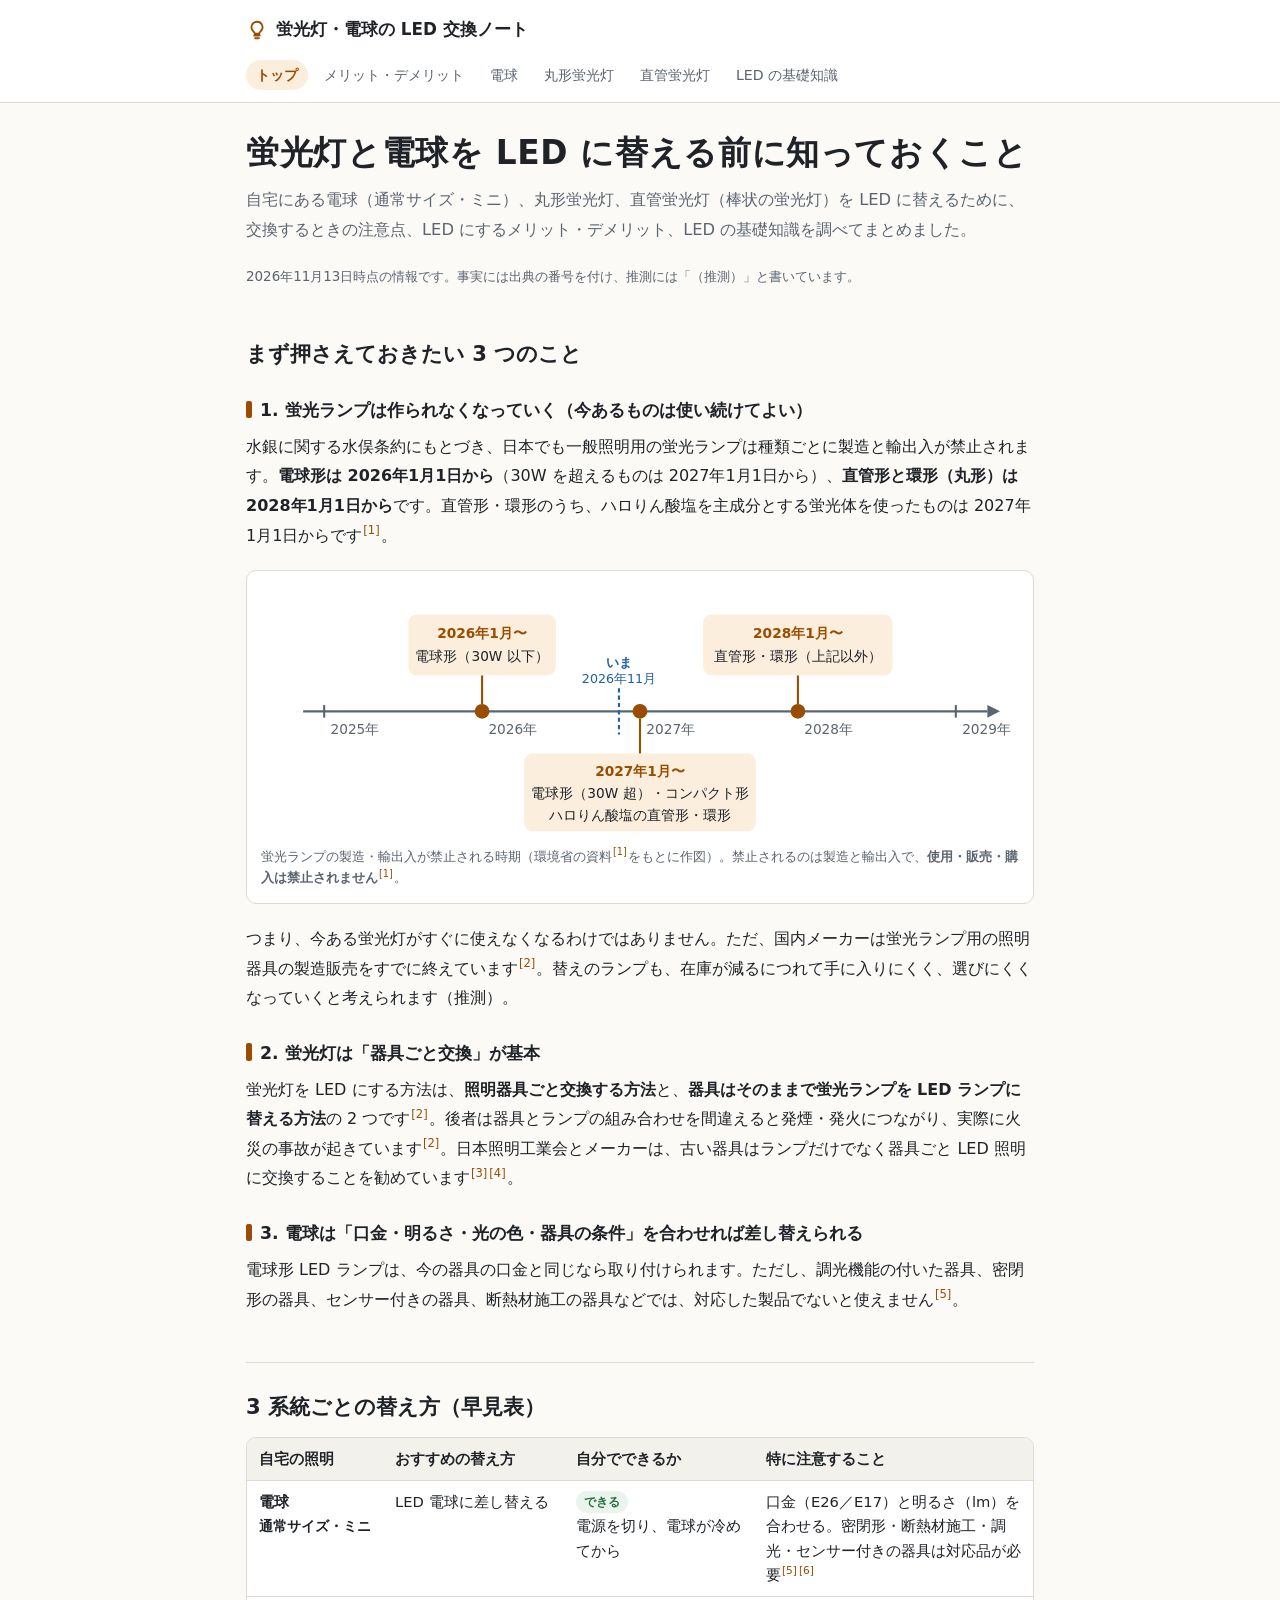
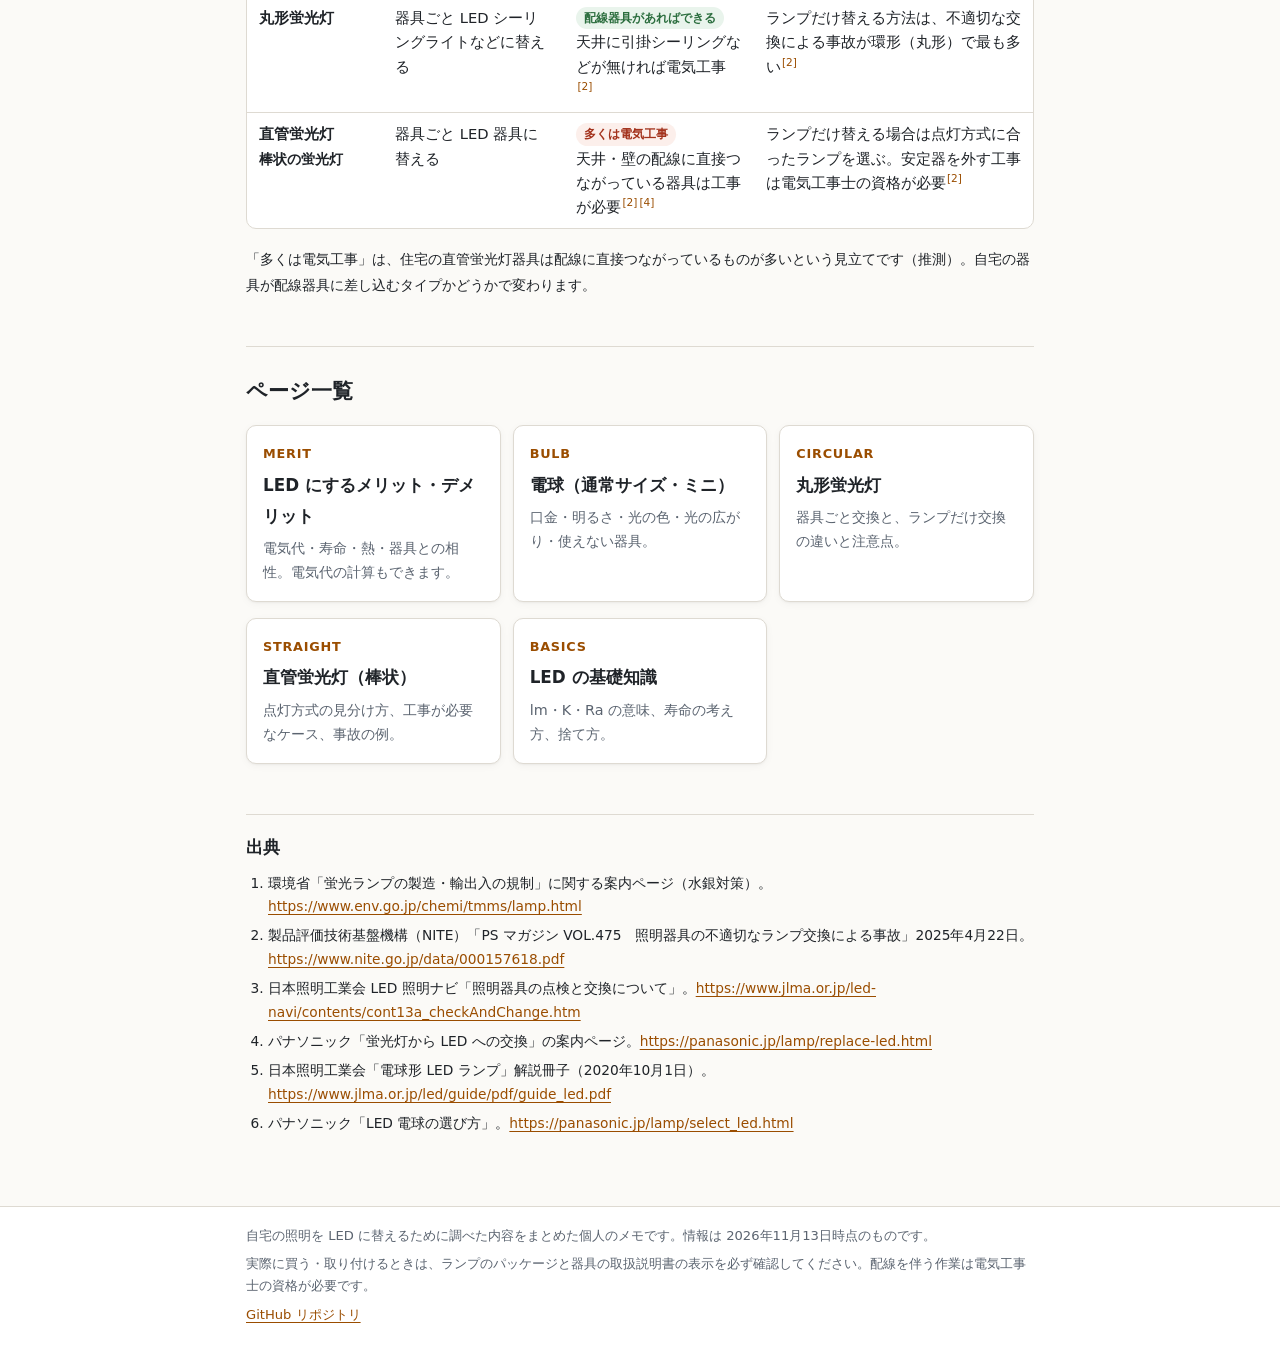
==== docs/index.html @ df2120e6 "LED 交換の調査結果を docs/ に HTML でまとめる project.txt の 3 系統（電球・丸形蛍光灯・直管蛍光灯）について、交換時の注意点、 メリット・デメリット、LED の基礎知識" ====
<!doctype html>
<html lang="ja">
<head>
<meta charset="utf-8">
<meta name="viewport" content="width=device-width, initial-scale=1">
<title>蛍光灯・電球の LED 交換ノート</title>
<meta name="description" content="自宅の電球・丸形蛍光灯・直管蛍光灯を LED に替えるための注意点、メリット・デメリット、LED の基礎知識を出典つきでまとめたメモ。">
<link rel="stylesheet" href="style.css">
</head>
<body>
<header class="site-header">
  <div class="inner">
    <a class="brand" href="index.html">
      <svg width="22" height="22" viewBox="0 0 24 24" aria-hidden="true"><path class="svg-stroke-accent" stroke-width="2" stroke-linecap="round" stroke-linejoin="round" d="M9 18h6M10 21h4M12 3a6 6 0 0 0-3.6 10.8c.8.6 1.1 1.4 1.1 2.2h5c0-.8.3-1.6 1.1-2.2A6 6 0 0 0 12 3z"/></svg>
      蛍光灯・電球の LED 交換ノート
    </a>
    <nav class="site-nav" aria-label="ページ一覧">
      <ul>
        <li><a href="index.html" aria-current="page">トップ</a></li>
        <li><a href="merit.html">メリット・デメリット</a></li>
        <li><a href="bulb.html">電球</a></li>
        <li><a href="circular.html">丸形蛍光灯</a></li>
        <li><a href="straight.html">直管蛍光灯</a></li>
        <li><a href="basics.html">LED の基礎知識</a></li>
      </ul>
    </nav>
  </div>
</header>

<main>
  <h1>蛍光灯と電球を LED に替える前に知っておくこと</h1>
  <p class="lead">自宅にある電球（通常サイズ・ミニ）、丸形蛍光灯、直管蛍光灯（棒状の蛍光灯）を LED に替えるために、交換するときの注意点、LED にするメリット・デメリット、LED の基礎知識を調べてまとめました。</p>
  <p class="updated">2026年11月13日時点の情報です。事実には出典の番号を付け、推測には「（推測）」と書いています。</p>

  <h2>まず押さえておきたい 3 つのこと</h2>

  <h3>1. 蛍光ランプは作られなくなっていく（今あるものは使い続けてよい）</h3>
  <p>水銀に関する水俣条約にもとづき、日本でも一般照明用の蛍光ランプは種類ごとに製造と輸出入が禁止されます。<strong>電球形は 2026年1月1日から</strong>（30W を超えるものは 2027年1月1日から）、<strong>直管形と環形（丸形）は 2028年1月1日から</strong>です。直管形・環形のうち、ハロりん酸塩を主成分とする蛍光体を使ったものは 2027年1月1日からです<sup class="ref"><a href="#s1">[1]</a></sup>。</p>

  <figure>
    <svg viewBox="0 0 720 240" role="img" aria-labelledby="tl-title tl-desc">
      <title id="tl-title">蛍光ランプの製造・輸出入禁止の時期</title>
      <desc id="tl-desc">2026年1月に電球形（30W以下）、2027年1月に電球形（30W超）とコンパクト形とハロりん酸塩の直管形・環形、2028年1月にそれ以外の直管形・環形の製造と輸出入が禁止される。いまは2026年11月。</desc>
      <line x1="40" y1="120" x2="690" y2="120" class="svg-stroke-muted" stroke-width="2"/>
      <path d="M690 114 L702 120 L690 126 Z" class="svg-fill-muted"/>
      <g class="svg-stroke-muted" stroke-width="2">
        <line x1="60" y1="114" x2="60" y2="126"/>
        <line x1="210" y1="114" x2="210" y2="126"/>
        <line x1="360" y1="114" x2="360" y2="126"/>
        <line x1="510" y1="114" x2="510" y2="126"/>
        <line x1="660" y1="114" x2="660" y2="126"/>
      </g>
      <g class="svg-muted" font-size="13">
        <text x="66" y="142">2025年</text>
        <text x="216" y="142">2026年</text>
        <text x="366" y="142">2027年</text>
        <text x="516" y="142">2028年</text>
        <text x="666" y="142">2029年</text>
      </g>
      <!-- 2026年1月 -->
      <rect x="140" y="28" width="140" height="58" rx="8" class="svg-fill-accent-soft"/>
      <text x="210" y="50" text-anchor="middle" font-size="13" font-weight="700" class="svg-accent">2026年1月〜</text>
      <text x="210" y="72" text-anchor="middle" font-size="13" class="svg-text">電球形（30W 以下）</text>
      <line x1="210" y1="86" x2="210" y2="113" class="svg-stroke-accent" stroke-width="2"/>
      <!-- 2027年1月 -->
      <rect x="250" y="160" width="220" height="74" rx="8" class="svg-fill-accent-soft"/>
      <text x="360" y="181" text-anchor="middle" font-size="13" font-weight="700" class="svg-accent">2027年1月〜</text>
      <text x="360" y="202" text-anchor="middle" font-size="13" class="svg-text">電球形（30W 超）・コンパクト形</text>
      <text x="360" y="223" text-anchor="middle" font-size="13" class="svg-text">ハロりん酸塩の直管形・環形</text>
      <line x1="360" y1="127" x2="360" y2="160" class="svg-stroke-accent" stroke-width="2"/>
      <!-- 2028年1月 -->
      <rect x="420" y="28" width="180" height="58" rx="8" class="svg-fill-accent-soft"/>
      <text x="510" y="50" text-anchor="middle" font-size="13" font-weight="700" class="svg-accent">2028年1月〜</text>
      <text x="510" y="72" text-anchor="middle" font-size="13" class="svg-text">直管形・環形（上記以外）</text>
      <line x1="510" y1="86" x2="510" y2="113" class="svg-stroke-accent" stroke-width="2"/>
      <g class="svg-fill-accent">
        <circle cx="210" cy="120" r="7"/>
        <circle cx="360" cy="120" r="7"/>
        <circle cx="510" cy="120" r="7"/>
      </g>
      <!-- いま -->
      <line x1="340" y1="98" x2="340" y2="142" class="svg-stroke-cool" stroke-width="2" stroke-dasharray="4 3"/>
      <text x="340" y="78" text-anchor="middle" font-size="12" font-weight="700" class="svg-cool">いま</text>
      <text x="340" y="93" text-anchor="middle" font-size="12" class="svg-cool">2026年11月</text>
    </svg>
    <figcaption>蛍光ランプの製造・輸出入が禁止される時期（環境省の資料<sup class="ref"><a href="#s1">[1]</a></sup>をもとに作図）。禁止されるのは製造と輸出入で、<strong>使用・販売・購入は禁止されません</strong><sup class="ref"><a href="#s1">[1]</a></sup>。</figcaption>
  </figure>

  <p>つまり、今ある蛍光灯がすぐに使えなくなるわけではありません。ただ、国内メーカーは蛍光ランプ用の照明器具の製造販売をすでに終えています<sup class="ref"><a href="#s2">[2]</a></sup>。替えのランプも、在庫が減るにつれて手に入りにくく、選びにくくなっていくと考えられます（推測）。</p>

  <h3>2. 蛍光灯は「器具ごと交換」が基本</h3>
  <p>蛍光灯を LED にする方法は、<strong>照明器具ごと交換する方法</strong>と、<strong>器具はそのままで蛍光ランプを LED ランプに替える方法</strong>の 2 つです<sup class="ref"><a href="#s2">[2]</a></sup>。後者は器具とランプの組み合わせを間違えると発煙・発火につながり、実際に火災の事故が起きています<sup class="ref"><a href="#s2">[2]</a></sup>。日本照明工業会とメーカーは、古い器具はランプだけでなく器具ごと LED 照明に交換することを勧めています<sup class="ref"><a href="#s3">[3]</a><a href="#s4">[4]</a></sup>。</p>

  <h3>3. 電球は「口金・明るさ・光の色・器具の条件」を合わせれば差し替えられる</h3>
  <p>電球形 LED ランプは、今の器具の口金と同じなら取り付けられます。ただし、調光機能の付いた器具、密閉形の器具、センサー付きの器具、断熱材施工の器具などでは、対応した製品でないと使えません<sup class="ref"><a href="#s5">[5]</a></sup>。</p>

  <h2>3 系統ごとの替え方（早見表）</h2>
  <div class="table-wrap">
    <table>
      <thead>
        <tr><th scope="col">自宅の照明</th><th scope="col">おすすめの替え方</th><th scope="col">自分でできるか</th><th scope="col">特に注意すること</th></tr>
      </thead>
      <tbody>
        <tr>
          <th scope="row">電球<br><span class="small">通常サイズ・ミニ</span></th>
          <td>LED 電球に差し替える</td>
          <td><span class="tag ok">できる</span><br>電源を切り、電球が冷めてから</td>
          <td>口金（E26／E17）と明るさ（lm）を合わせる。密閉形・断熱材施工・調光・センサー付きの器具は対応品が必要<sup class="ref"><a href="#s5">[5]</a><a href="#s6">[6]</a></sup></td>
        </tr>
        <tr>
          <th scope="row">丸形蛍光灯</th>
          <td>器具ごと LED シーリングライトなどに替える</td>
          <td><span class="tag ok">配線器具があればできる</span><br>天井に引掛シーリングなどが無ければ電気工事<sup class="ref"><a href="#s2">[2]</a></sup></td>
          <td>ランプだけ替える方法は、不適切な交換による事故が環形（丸形）で最も多い<sup class="ref"><a href="#s2">[2]</a></sup></td>
        </tr>
        <tr>
          <th scope="row">直管蛍光灯<br><span class="small">棒状の蛍光灯</span></th>
          <td>器具ごと LED 器具に替える</td>
          <td><span class="tag warn">多くは電気工事</span><br>天井・壁の配線に直接つながっている器具は工事が必要<sup class="ref"><a href="#s2">[2]</a><a href="#s4">[4]</a></sup></td>
          <td>ランプだけ替える場合は点灯方式に合ったランプを選ぶ。安定器を外す工事は電気工事士の資格が必要<sup class="ref"><a href="#s2">[2]</a></sup></td>
        </tr>
      </tbody>
    </table>
  </div>
  <p class="small">「多くは電気工事」は、住宅の直管蛍光灯器具は配線に直接つながっているものが多いという見立てです（推測）。自宅の器具が配線器具に差し込むタイプかどうかで変わります。</p>

  <h2>ページ一覧</h2>
  <ul class="cards">
    <li><a class="card" href="merit.html"><span class="label">MERIT</span><span class="name">LED にするメリット・デメリット</span><span class="desc">電気代・寿命・熱・器具との相性。電気代の計算もできます。</span></a></li>
    <li><a class="card" href="bulb.html"><span class="label">BULB</span><span class="name">電球（通常サイズ・ミニ）</span><span class="desc">口金・明るさ・光の色・光の広がり・使えない器具。</span></a></li>
    <li><a class="card" href="circular.html"><span class="label">CIRCULAR</span><span class="name">丸形蛍光灯</span><span class="desc">器具ごと交換と、ランプだけ交換の違いと注意点。</span></a></li>
    <li><a class="card" href="straight.html"><span class="label">STRAIGHT</span><span class="name">直管蛍光灯（棒状）</span><span class="desc">点灯方式の見分け方、工事が必要なケース、事故の例。</span></a></li>
    <li><a class="card" href="basics.html"><span class="label">BASICS</span><span class="name">LED の基礎知識</span><span class="desc">lm・K・Ra の意味、寿命の考え方、捨て方。</span></a></li>
  </ul>

  <section class="sources" aria-labelledby="src-h">
    <h2 id="src-h">出典</h2>
    <ol>
      <li id="s1">環境省「蛍光ランプの製造・輸出入の規制」に関する案内ページ（水銀対策）。<a href="https://www.env.go.jp/chemi/tmms/lamp.html">https://www.env.go.jp/chemi/tmms/lamp.html</a></li>
      <li id="s2">製品評価技術基盤機構（NITE）「PS マガジン VOL.475　照明器具の不適切なランプ交換による事故」2025年4月22日。<a href="https://www.nite.go.jp/data/000157618.pdf">https://www.nite.go.jp/data/000157618.pdf</a></li>
      <li id="s3">日本照明工業会 LED 照明ナビ「照明器具の点検と交換について」。<a href="https://www.jlma.or.jp/led-navi/contents/cont13a_checkAndChange.htm">https://www.jlma.or.jp/led-navi/contents/cont13a_checkAndChange.htm</a></li>
      <li id="s4">パナソニック「蛍光灯から LED への交換」の案内ページ。<a href="https://panasonic.jp/lamp/replace-led.html">https://panasonic.jp/lamp/replace-led.html</a></li>
      <li id="s5">日本照明工業会「電球形 LED ランプ」解説冊子（2020年10月1日）。<a href="https://www.jlma.or.jp/led/guide/pdf/guide_led.pdf">https://www.jlma.or.jp/led/guide/pdf/guide_led.pdf</a></li>
      <li id="s6">パナソニック「LED 電球の選び方」。<a href="https://panasonic.jp/lamp/select_led.html">https://panasonic.jp/lamp/select_led.html</a></li>
    </ol>
  </section>
</main>

<footer class="site-footer">
  <div class="inner">
    <p>自宅の照明を LED に替えるために調べた内容をまとめた個人のメモです。情報は 2026年11月13日時点のものです。</p>
    <p>実際に買う・取り付けるときは、ランプのパッケージと器具の取扱説明書の表示を必ず確認してください。配線を伴う作業は電気工事士の資格が必要です。</p>
    <p><a href="https://github.com/mrgarita/fl2led">GitHub リポジトリ</a></p>
  </div>
</footer>
</body>
</html>
---- docs/style.css ----
/* LED 交換ノート 共通スタイル
   色はすべて :root のトークンで定義し、ダークモードでは同じトークンを上書きする。 */
:root {
  --bg: #fbfaf7;
  --surface: #ffffff;
  --surface-2: #f3f1ec;
  --text: #1f2328;
  --muted: #5b6470;
  --line: #dedad2;
  --accent: #9a4d00;        /* 電球の暖色。リンクと見出しの印 */
  --accent-soft: #fbeedd;
  --cool: #1d5fa8;          /* LED・昼白色の寒色 */
  --cool-soft: #e7f0fa;
  --warn: #a3321c;
  --warn-soft: #fcefeb;
  --ok: #2c6e3f;
  --ok-soft: #e9f4ec;
  --shadow: 0 1px 2px rgb(0 0 0 / 0.04), 0 2px 8px rgb(0 0 0 / 0.04);
  --radius: 10px;
  --font: "Hiragino Kaku Gothic ProN", "Hiragino Sans", "Noto Sans JP",
    "Yu Gothic UI", "Yu Gothic", Meiryo, system-ui, sans-serif;
  color-scheme: light dark;
}

@media (prefers-color-scheme: dark) {
  :root {
    --bg: #15171a;
    --surface: #1d2024;
    --surface-2: #24282d;
    --text: #e8e6e1;
    --muted: #a3a9b1;
    --line: #353a41;
    --accent: #f0a54a;
    --accent-soft: #3a2a17;
    --cool: #82b4ec;
    --cool-soft: #1c2a3b;
    --warn: #f3a593;
    --warn-soft: #3a211b;
    --ok: #8fd0a2;
    --ok-soft: #1b3123;
    --shadow: none;
  }
}

* { box-sizing: border-box; }

html { -webkit-text-size-adjust: 100%; }

body {
  margin: 0;
  background: var(--bg);
  color: var(--text);
  font-family: var(--font);
  font-size: 16px;
  line-height: 1.85;
  overflow-wrap: anywhere;
}

a { color: var(--accent); text-underline-offset: 3px; }
a:hover { text-decoration-thickness: 2px; }

/* ヘッダーとナビ */
.site-header {
  border-bottom: 1px solid var(--line);
  background: var(--surface);
}
.site-header .inner {
  max-width: 820px;
  margin: 0 auto;
  padding: 14px 16px 10px;
}
.brand {
  display: inline-flex;
  align-items: center;
  gap: 8px;
  color: var(--text);
  font-weight: 700;
  font-size: 1.05rem;
  text-decoration: none;
}
.brand svg { flex: none; }
.site-nav ul {
  display: flex;
  flex-wrap: wrap;
  gap: 4px 6px;
  margin: 8px 0 0;
  padding: 0;
  list-style: none;
}
.site-nav a {
  display: inline-block;
  padding: 2px 10px;
  border-radius: 999px;
  color: var(--muted);
  font-size: 0.88rem;
  text-decoration: none;
}
.site-nav a:hover { background: var(--surface-2); color: var(--text); }
.site-nav a[aria-current="page"] {
  background: var(--accent-soft);
  color: var(--accent);
  font-weight: 700;
}

/* 本文 */
main {
  max-width: 820px;
  margin: 0 auto;
  padding: 28px 16px 56px;
}

h1 {
  margin: 0 0 8px;
  font-size: clamp(1.5rem, 1.2rem + 1.4vw, 2.05rem);
  line-height: 1.4;
  letter-spacing: 0.02em;
}
h2 {
  margin: 48px 0 12px;
  padding-top: 4px;
  font-size: 1.32rem;
  line-height: 1.5;
  border-top: 1px solid var(--line);
  padding-top: 28px;
}
h2:first-of-type { border-top: none; padding-top: 0; }
h3 {
  margin: 28px 0 8px;
  font-size: 1.08rem;
  line-height: 1.5;
}
h3::before {
  content: "";
  display: inline-block;
  width: 6px;
  height: 1em;
  margin-right: 8px;
  vertical-align: -0.12em;
  border-radius: 2px;
  background: var(--accent);
}
p, ul, ol { margin: 0 0 14px; }
li { margin: 2px 0; }
strong { font-weight: 700; }
small, .small { font-size: 0.86rem; }

.lead {
  color: var(--muted);
  font-size: 1.02rem;
  margin-bottom: 20px;
}
.updated {
  color: var(--muted);
  font-size: 0.84rem;
}

/* 出典の参照番号 */
sup.ref { font-size: 0.72em; line-height: 0; }
sup.ref a { text-decoration: none; padding: 0 1px; }

/* 囲み */
.callout {
  margin: 18px 0;
  padding: 14px 16px;
  border-radius: var(--radius);
  border: 1px solid var(--line);
  background: var(--surface);
  box-shadow: var(--shadow);
}
.callout > :last-child { margin-bottom: 0; }
.callout .title {
  display: block;
  margin-bottom: 4px;
  font-weight: 700;
}
.callout.warn { background: var(--warn-soft); border-color: transparent; }
.callout.warn .title { color: var(--warn); }
.callout.ok { background: var(--ok-soft); border-color: transparent; }
.callout.ok .title { color: var(--ok); }
.callout.info { background: var(--cool-soft); border-color: transparent; }
.callout.info .title { color: var(--cool); }

/* 要点カード */
.cards {
  display: grid;
  grid-template-columns: repeat(auto-fit, minmax(230px, 1fr));
  gap: 12px;
  margin: 16px 0 8px;
  padding: 0;
  list-style: none;
}
.card {
  display: block;
  height: 100%;
  padding: 16px;
  border: 1px solid var(--line);
  border-radius: var(--radius);
  background: var(--surface);
  box-shadow: var(--shadow);
  color: var(--text);
  text-decoration: none;
}
a.card:hover { border-color: var(--accent); }
.card .label {
  display: block;
  margin-bottom: 4px;
  color: var(--accent);
  font-size: 0.8rem;
  font-weight: 700;
  letter-spacing: 0.06em;
}
.card .name { display: block; font-weight: 700; font-size: 1.05rem; }
.card .desc { display: block; margin-top: 4px; color: var(--muted); font-size: 0.9rem; line-height: 1.7; }

/* 表 */
.table-wrap {
  margin: 14px 0 18px;
  overflow-x: auto;
  border: 1px solid var(--line);
  border-radius: var(--radius);
  background: var(--surface);
}
table {
  width: 100%;
  border-collapse: collapse;
  font-size: 0.92rem;
  line-height: 1.65;
}
th, td {
  padding: 9px 12px;
  border-bottom: 1px solid var(--line);
  text-align: left;
  vertical-align: top;
}
thead th {
  background: var(--surface-2);
  font-weight: 700;
  white-space: nowrap;
}
tbody tr:last-child th, tbody tr:last-child td { border-bottom: none; }
tbody th { font-weight: 700; white-space: nowrap; }
td.num, th.num { text-align: right; white-space: nowrap; font-variant-numeric: tabular-nums; }
caption {
  caption-side: bottom;
  padding: 8px 12px;
  color: var(--muted);
  font-size: 0.82rem;
  text-align: left;
}

/* 図 */
figure {
  margin: 20px 0;
  padding: 14px;
  border: 1px solid var(--line);
  border-radius: var(--radius);
  background: var(--surface);
}
figure svg { display: block; width: 100%; height: auto; }
figcaption {
  margin-top: 8px;
  color: var(--muted);
  font-size: 0.84rem;
  line-height: 1.6;
}

/* SVG の配色（図はすべてトークン経由で塗る） */
.svg-text { fill: var(--text); font-family: var(--font); }
.svg-muted { fill: var(--muted); font-family: var(--font); }
.svg-accent { fill: var(--accent); font-family: var(--font); }
.svg-cool { fill: var(--cool); font-family: var(--font); }
.svg-warn { fill: var(--warn); font-family: var(--font); }
.svg-ok { fill: var(--ok); font-family: var(--font); }
.svg-line { stroke: var(--line); fill: none; }
.svg-stroke { stroke: var(--text); fill: none; }
.svg-stroke-muted { stroke: var(--muted); fill: none; }
.svg-stroke-accent { stroke: var(--accent); fill: none; }
.svg-stroke-cool { stroke: var(--cool); fill: none; }
.svg-fill-surface { fill: var(--surface); }
.svg-fill-surface2 { fill: var(--surface-2); }
.svg-fill-accent-soft { fill: var(--accent-soft); }
.svg-fill-cool-soft { fill: var(--cool-soft); }
.svg-fill-warn-soft { fill: var(--warn-soft); }
.svg-fill-ok-soft { fill: var(--ok-soft); }
.svg-fill-accent { fill: var(--accent); }
.svg-fill-cool { fill: var(--cool); }
.svg-fill-muted { fill: var(--muted); }

/* 手順 */
ol.steps {
  counter-reset: step;
  list-style: none;
  padding: 0;
}
ol.steps > li {
  position: relative;
  margin: 0 0 12px;
  padding: 2px 0 2px 42px;
}
ol.steps > li::before {
  counter-increment: step;
  content: counter(step);
  position: absolute;
  left: 0;
  top: 2px;
  width: 28px;
  height: 28px;
  border-radius: 50%;
  background: var(--accent-soft);
  color: var(--accent);
  font-weight: 700;
  font-size: 0.9rem;
  line-height: 28px;
  text-align: center;
}

/* メリット・デメリットの 2 列 */
.pros-cons {
  display: grid;
  grid-template-columns: repeat(auto-fit, minmax(260px, 1fr));
  gap: 12px;
  margin: 14px 0;
}
.pros-cons > div {
  padding: 14px 16px;
  border-radius: var(--radius);
}
.pros-cons .pros { background: var(--ok-soft); }
.pros-cons .cons { background: var(--warn-soft); }
.pros-cons h3 { margin-top: 0; }
.pros-cons .pros h3::before { background: var(--ok); }
.pros-cons .cons h3::before { background: var(--warn); }
.pros-cons ul { margin: 0; padding-left: 1.2em; }

/* 電気代の計算 */
.calc {
  margin: 16px 0;
  padding: 16px;
  border: 1px solid var(--line);
  border-radius: var(--radius);
  background: var(--surface);
  box-shadow: var(--shadow);
}
.calc .fields {
  display: grid;
  grid-template-columns: repeat(auto-fit, minmax(150px, 1fr));
  gap: 12px;
}
.calc label { display: block; font-size: 0.86rem; color: var(--muted); }
.calc input {
  width: 100%;
  margin-top: 4px;
  padding: 8px 10px;
  border: 1px solid var(--line);
  border-radius: 8px;
  background: var(--bg);
  color: var(--text);
  font: inherit;
  font-variant-numeric: tabular-nums;
}
.calc input:focus { outline: 2px solid var(--accent); outline-offset: 1px; }
.calc output {
  display: block;
  margin-top: 14px;
  padding: 12px 14px;
  border-radius: 8px;
  background: var(--accent-soft);
  font-variant-numeric: tabular-nums;
}
.calc output strong { color: var(--accent); font-size: 1.15rem; }

/* 出典 */
.sources {
  margin-top: 48px;
  padding-top: 20px;
  border-top: 1px solid var(--line);
  font-size: 0.86rem;
  line-height: 1.7;
}
.sources h2 { margin-top: 0; padding-top: 0; border-top: none; font-size: 1.05rem; }
.sources ol { padding-left: 1.6em; }
.sources li { margin-bottom: 6px; }
.sources li:target { background: var(--accent-soft); border-radius: 4px; }

/* 次のページへ */
.next {
  display: flex;
  flex-wrap: wrap;
  gap: 8px;
  margin-top: 32px;
}
.next a {
  padding: 8px 14px;
  border: 1px solid var(--line);
  border-radius: 999px;
  background: var(--surface);
  text-decoration: none;
  font-size: 0.92rem;
}
.next a:hover { border-color: var(--accent); }

/* フッター */
.site-footer {
  border-top: 1px solid var(--line);
  background: var(--surface);
  color: var(--muted);
  font-size: 0.82rem;
  line-height: 1.7;
}
.site-footer .inner {
  max-width: 820px;
  margin: 0 auto;
  padding: 18px 16px 28px;
}
.site-footer p { margin: 0 0 6px; }

.tag {
  display: inline-block;
  padding: 0 8px;
  border-radius: 999px;
  background: var(--surface-2);
  color: var(--muted);
  font-size: 0.78rem;
  font-weight: 700;
  line-height: 1.8;
  vertical-align: 0.1em;
}
.tag.ok { background: var(--ok-soft); color: var(--ok); }
.tag.warn { background: var(--warn-soft); color: var(--warn); }
.tag.cool { background: var(--cool-soft); color: var(--cool); }
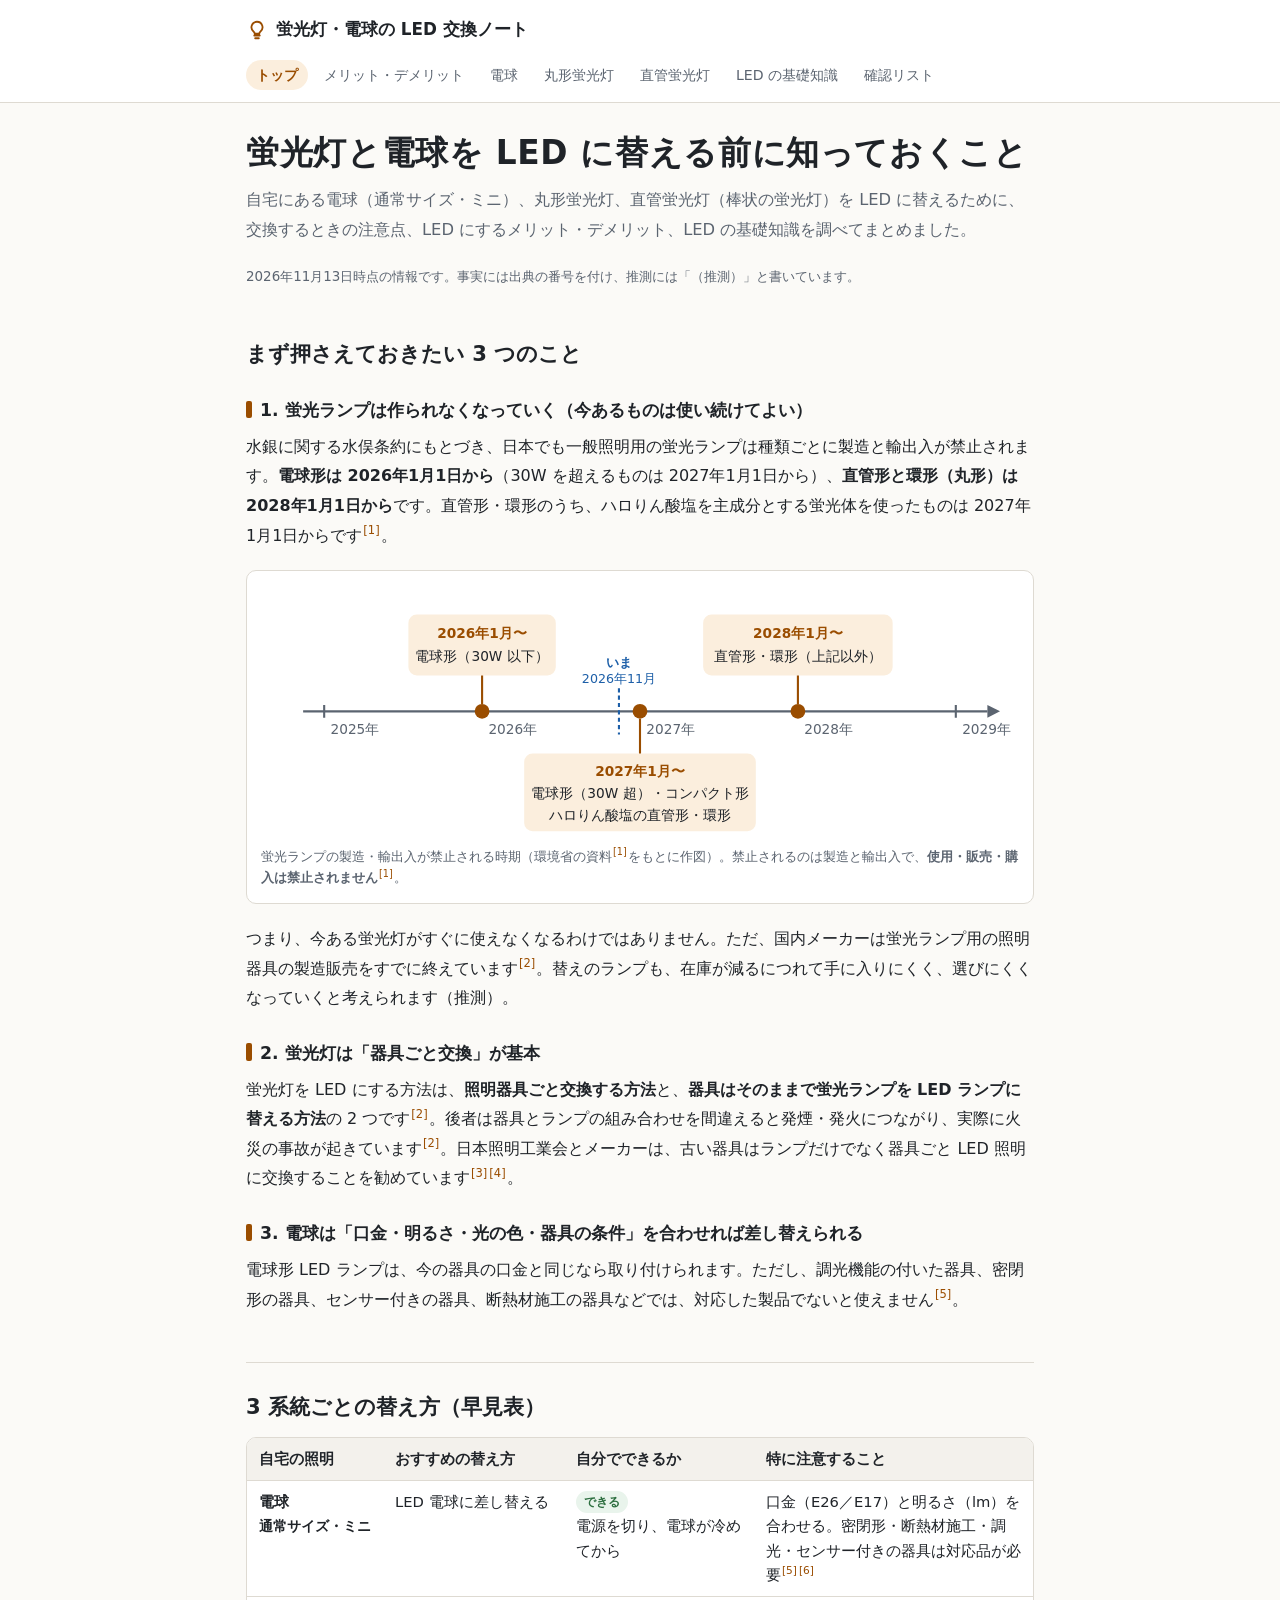
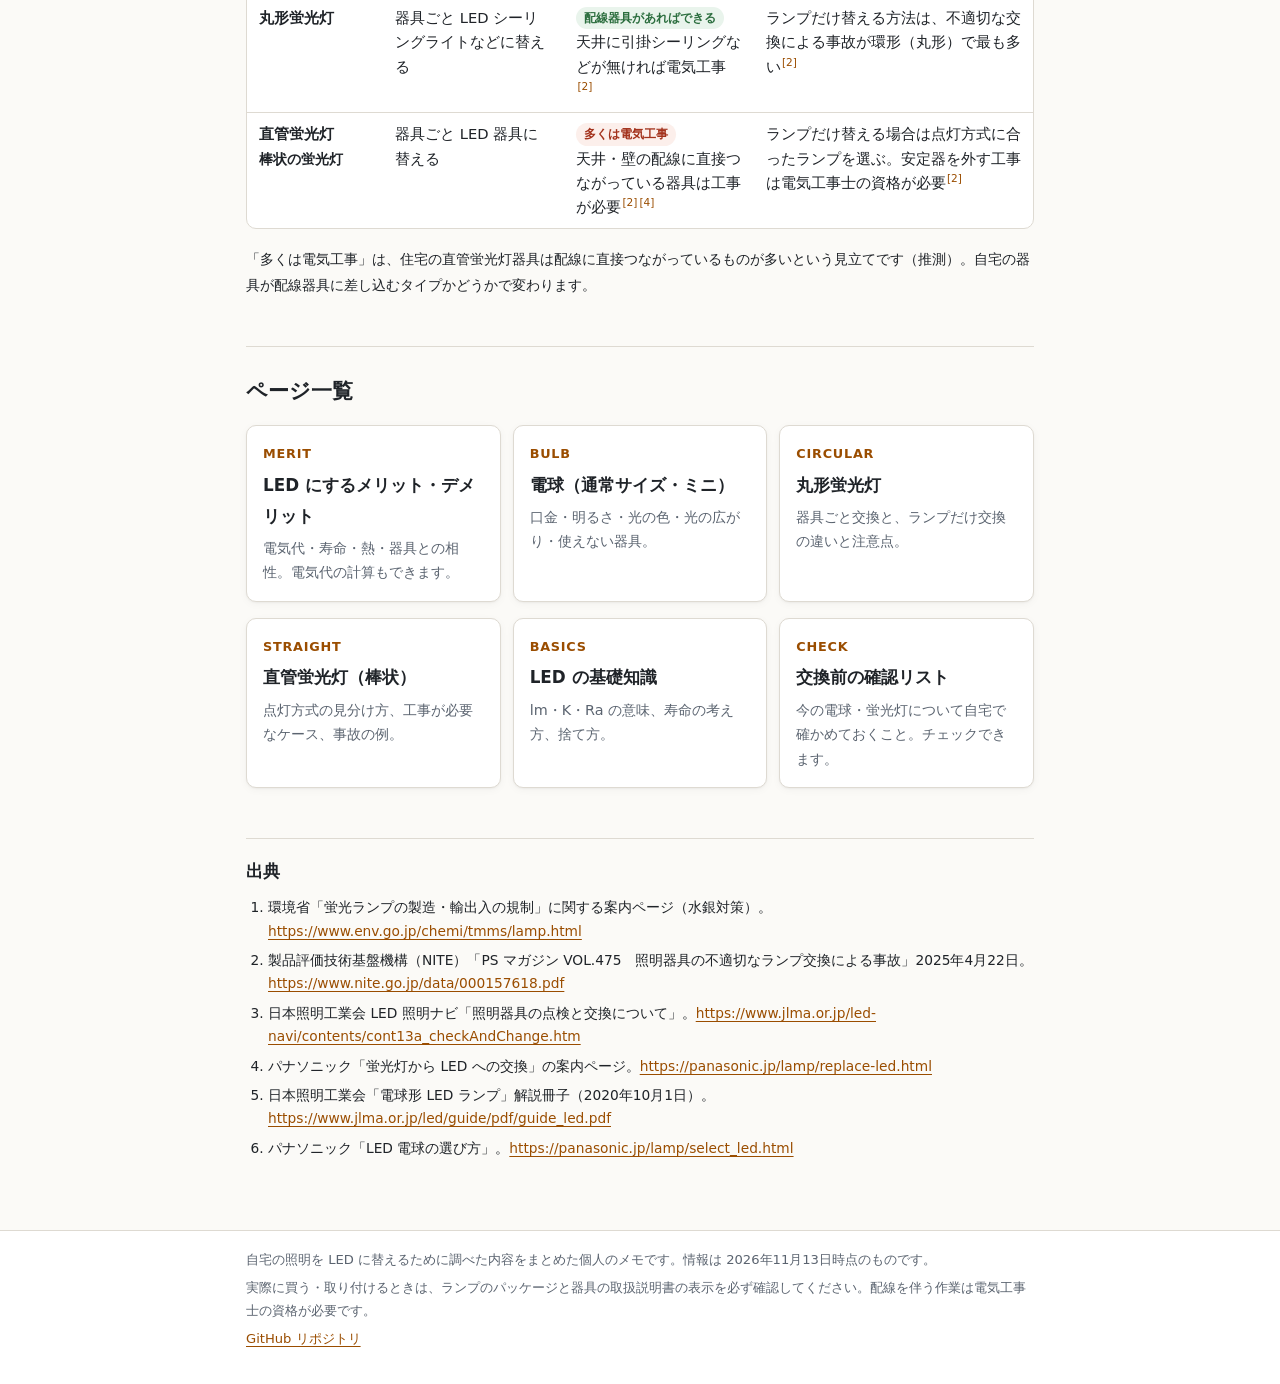
==== commit 036d97eb: "交換前の確認リストのページを追加 チャットで挙げた「自宅で確認すること」を後から見返せるように、check.html として サイトに載せた。スマホで見ながら使えるようにチェックボックスを付け、状態は" ====
--- a/docs/index.html
+++ b/docs/index.html
@@ -22,6 +22,7 @@
         <li><a href="circular.html">丸形蛍光灯</a></li>
         <li><a href="straight.html">直管蛍光灯</a></li>
         <li><a href="basics.html">LED の基礎知識</a></li>
+        <li><a href="check.html">確認リスト</a></li>
       </ul>
     </nav>
   </div>
@@ -131,6 +132,7 @@
     <li><a class="card" href="circular.html"><span class="label">CIRCULAR</span><span class="name">丸形蛍光灯</span><span class="desc">器具ごと交換と、ランプだけ交換の違いと注意点。</span></a></li>
     <li><a class="card" href="straight.html"><span class="label">STRAIGHT</span><span class="name">直管蛍光灯（棒状）</span><span class="desc">点灯方式の見分け方、工事が必要なケース、事故の例。</span></a></li>
     <li><a class="card" href="basics.html"><span class="label">BASICS</span><span class="name">LED の基礎知識</span><span class="desc">lm・K・Ra の意味、寿命の考え方、捨て方。</span></a></li>
+    <li><a class="card" href="check.html"><span class="label">CHECK</span><span class="name">交換前の確認リスト</span><span class="desc">今の電球・蛍光灯について自宅で確かめておくこと。チェックできます。</span></a></li>
   </ul>
 
   <section class="sources" aria-labelledby="src-h">
--- a/docs/style.css
+++ b/docs/style.css
@@ -256,7 +256,9 @@
   border-radius: var(--radius);
   background: var(--surface);
 }
-figure svg { display: block; width: 100%; height: auto; }
+/* スマホ幅では図の文字が小さくなりすぎるので、最小幅を決めて図だけ横スクロールさせる */
+figure { overflow-x: auto; }
+figure svg { display: block; width: 100%; min-width: 560px; height: auto; }
 figcaption {
   margin-top: 8px;
   color: var(--muted);
@@ -414,6 +416,49 @@
 }
 .site-footer p { margin: 0 0 6px; }
 
+/* 確認リスト */
+.checklist {
+  margin: 10px 0 20px;
+  padding: 0;
+  list-style: none;
+  border-top: 1px solid var(--line);
+}
+.checklist li { margin: 0; border-bottom: 1px solid var(--line); }
+.checklist label {
+  display: flex;
+  align-items: flex-start;
+  gap: 12px;
+  padding: 10px 4px;
+  cursor: pointer;
+}
+.checklist input {
+  flex: none;
+  width: 20px;
+  height: 20px;
+  margin: 5px 0 0;
+  accent-color: var(--accent);
+}
+.checklist .what { display: block; font-weight: 700; line-height: 1.7; }
+.checklist .why { display: block; color: var(--muted); font-size: 0.86rem; line-height: 1.6; }
+.checklist input:checked + span .what { color: var(--muted); text-decoration: line-through; }
+.btn {
+  padding: 8px 16px;
+  border: 1px solid var(--line);
+  border-radius: 999px;
+  background: var(--surface);
+  color: var(--text);
+  font: inherit;
+  font-size: 0.9rem;
+  cursor: pointer;
+}
+.btn:hover { border-color: var(--accent); }
+
+/* 印刷するときはナビとフッターを省く */
+@media print {
+  .site-header, .site-footer, .next, .btn { display: none; }
+  body { background: #fff; }
+}
+
 .tag {
   display: inline-block;
   padding: 0 8px;
